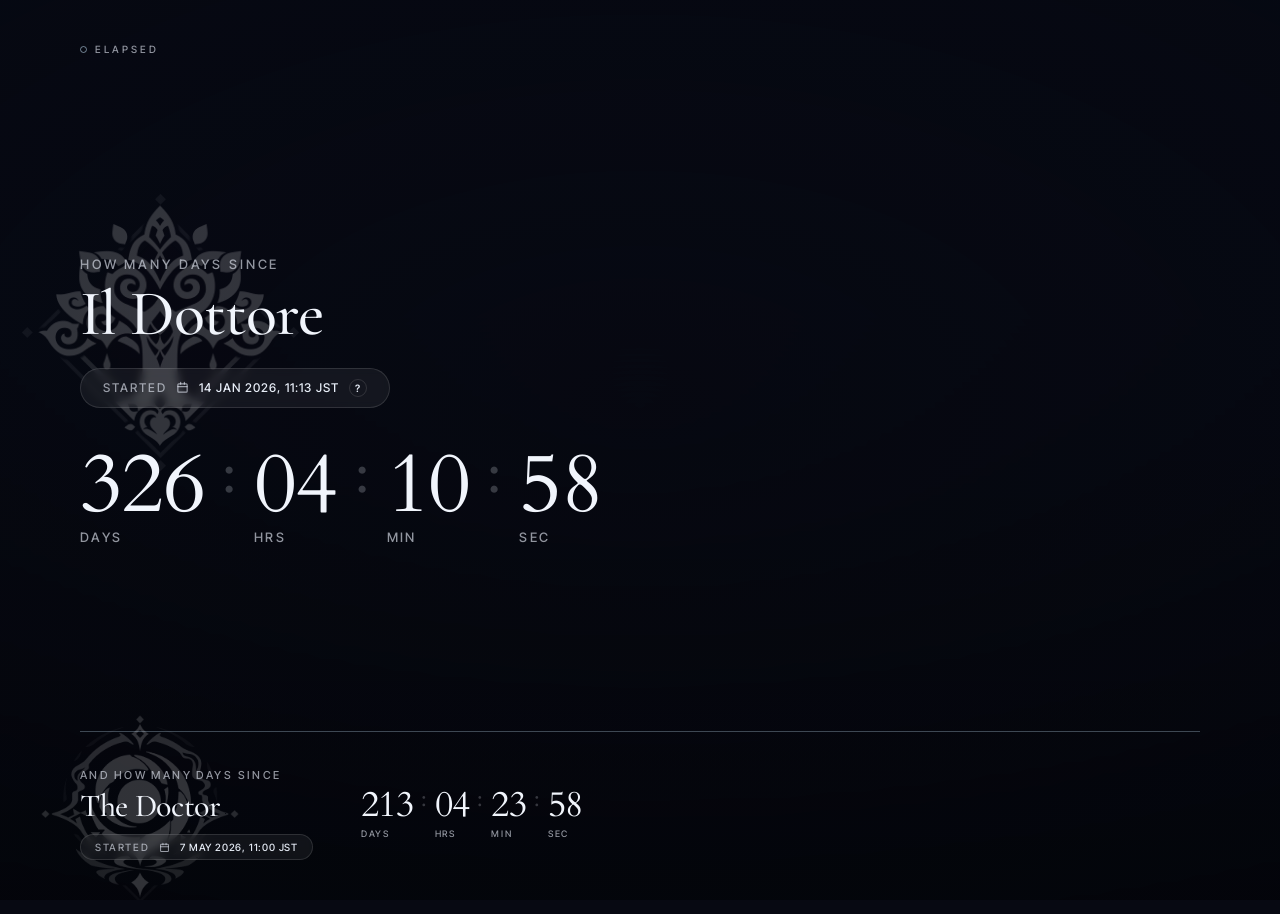
==== index.html @ 20cb6441 "feat: redesign elapsed counter with cinematic plaque layout Port design handoff to vanilla HTML/CSS/" ====
<!DOCTYPE html>
<html lang="en">
<head>
  <meta charset="UTF-8">
  <meta name="viewport" content="width=device-width, initial-scale=1.0">
  <title>Time Since Il Dottore Was Defeated in the Archon Quest</title>
  <meta property="og:title" content="Time Since Il Dottore Was Defeated in the Archon Quest">
  <meta property="og:description" content="Song of the Wilt Moon — Il Dottore elapsed timer">
  <meta property="og:image" content="https://kamasedoq.github.io/sandbox/ogp.jpg">
  <meta property="og:url" content="https://kamasedoq.github.io/sandbox/">
  <meta property="og:type" content="website">
  <meta name="twitter:card" content="summary_large_image">
  <meta name="twitter:title" content="Time Since Il Dottore Was Defeated in the Archon Quest">
  <meta name="twitter:description" content="Song of the Wilt Moon — Il Dottore elapsed timer">
  <meta name="twitter:image" content="https://kamasedoq.github.io/sandbox/ogp.jpg">
  <link rel="preconnect" href="https://fonts.googleapis.com">
  <link rel="preconnect" href="https://fonts.gstatic.com" crossorigin>
  <link rel="stylesheet" href="https://fonts.googleapis.com/css2?family=Cardo:wght@400;700&family=Cormorant+Garamond:ital,wght@0,400;0,500;0,600;1,400;1,500;1,600&family=Inter+Tight:wght@300;400;500;600;700&display=swap">
  <link rel="stylesheet" href="style.css">
</head>
<body>
  <div class="bg"></div>
  <div class="overlay-radial"></div>
  <div class="overlay-fade"></div>

  <header class="brand">
    <span class="brand-mark"></span>
    <span class="brand-text">Elapsed</span>
  </header>

  <main class="stage">
    <!-- Primary block -->
    <section class="block block-primary" data-elapsed data-target="2026-01-14T11:13:00+09:00">
      <div class="cluster">
        <div class="ornament ornament-primary"></div>
        <div class="cluster-inner">
          <div class="eyebrow eyebrow-primary">How many days since</div>
          <h1 class="name name-primary">Il Dottore</h1>
          <div class="pill-wrap">
            <div class="pill pill-primary">
              <span class="pill-label">Started</span>
              <svg class="pill-cal" viewBox="0 0 14 14" fill="none" stroke="currentColor" stroke-width="1.3" stroke-linecap="round" aria-hidden="true">
                <rect x="2" y="3" width="10" height="9" rx="1"></rect>
                <path d="M2 6h10M5 1.5v2M9 1.5v2"></path>
              </svg>
              <span class="pill-date">14 JAN 2026, 11:13 JST</span>
              <button type="button" class="help" aria-label="Calculation method" aria-expanded="false">?</button>
              <div class="tooltip" role="tooltip" hidden>
                <div class="tooltip-title">Calculation method</div>
                Calculated from the end of Genshin Impact maintenance on the day the Archon Quest &ldquo;Song of the Wilt Moon&rdquo; became available.
              </div>
            </div>
          </div>
        </div>
      </div>

      <div class="row row-primary">
        <div class="cell"><span class="num" data-elapsed-days>0</span><span class="cell-label">days</span></div>
        <span class="sep">:</span>
        <div class="cell"><span class="num" data-elapsed-hours>00</span><span class="cell-label">hrs</span></div>
        <span class="sep">:</span>
        <div class="cell"><span class="num" data-elapsed-minutes>00</span><span class="cell-label">min</span></div>
        <span class="sep">:</span>
        <div class="cell"><span class="num" data-elapsed-seconds>00</span><span class="cell-label">sec</span></div>
      </div>
    </section>

    <div class="divider"></div>

    <!-- Secondary block -->
    <section class="block block-secondary" data-elapsed data-target="2026-05-07T11:00:00+09:00">
      <div class="ornament ornament-secondary"></div>
      <div class="secondary-text">
        <div class="eyebrow eyebrow-secondary">And how many days since</div>
        <h2 class="name name-secondary">The Doctor</h2>
        <div class="pill-wrap pill-wrap-secondary">
          <div class="pill pill-secondary">
            <span class="pill-label">Started</span>
            <svg class="pill-cal" viewBox="0 0 14 14" fill="none" stroke="currentColor" stroke-width="1.3" stroke-linecap="round" aria-hidden="true">
              <rect x="2" y="3" width="10" height="9" rx="1"></rect>
              <path d="M2 6h10M5 1.5v2M9 1.5v2"></path>
            </svg>
            <span class="pill-date">7 MAY 2026, 11:00 JST</span>
          </div>
        </div>
        <div class="date-mobile">7 MAY 2026</div>
      </div>

      <div class="row row-secondary">
        <div class="cell"><span class="num" data-elapsed-days>0</span><span class="cell-label">days</span></div>
        <span class="sep">:</span>
        <div class="cell"><span class="num" data-elapsed-hours>00</span><span class="cell-label">hrs</span></div>
        <span class="sep">:</span>
        <div class="cell"><span class="num" data-elapsed-minutes>00</span><span class="cell-label">min</span></div>
        <span class="sep">:</span>
        <div class="cell"><span class="num" data-elapsed-seconds>00</span><span class="cell-label">sec</span></div>
      </div>
    </section>
  </main>

  <script src="main.js"></script>
</body>
</html>
---- style.css ----
:root {
  --vc-bg: #070912;
  --vc-ink: #e8eef8;
  --vc-warm: #f1f5fc;
  --vc-dim: rgba(232, 238, 248, 0.62);
  --vc-faint: rgba(232, 238, 248, 0.22);
  --vc-hair: rgba(184, 212, 232, 0.32);
  --vc-silver: #b8d4e8;
  --vc-pill: rgba(255, 255, 255, 0.06);
  --vc-pill-border: rgba(255, 255, 255, 0.12);

  --font-serif: "Cormorant Garamond", serif;
  --font-numeral: "Cardo", "Cormorant Garamond", serif;
  --font-sans: "Inter Tight", system-ui, -apple-system, "Segoe UI", sans-serif;
}

* { margin: 0; padding: 0; box-sizing: border-box; }

html {
  background: var(--vc-bg);
}

html, body {
  min-height: 100dvh;
  color: var(--vc-ink);
  font-family: var(--font-sans);
  -webkit-font-smoothing: antialiased;
  overflow-x: hidden;
}

body { background: transparent; }

.bg {
  position: fixed;
  inset: 0;
  background: url('bg.gif') center / cover no-repeat;
  filter: saturate(0.95) brightness(0.85) contrast(1.05);
  opacity: 0;
  transition: opacity 0.8s ease;
  z-index: 0;
  pointer-events: none;
}

body.bg-loaded .bg { opacity: 1; }

.overlay-radial, .overlay-fade { z-index: 0; }
.brand, .stage { position: relative; z-index: 1; }

.overlay-radial {
  position: fixed;
  inset: 0;
  background: radial-gradient(120% 95% at 50% 45%, rgba(8, 14, 28, 0.05) 0%, rgba(5, 8, 18, 0.55) 80%);
  pointer-events: none;
}

.overlay-fade {
  position: fixed;
  inset: 0;
  background: linear-gradient(180deg, rgba(0, 0, 0, 0) 35%, rgba(0, 0, 0, 0.4) 100%);
  pointer-events: none;
}

/* Brand mark */
.brand {
  position: fixed;
  top: 32px;
  left: 28px;
  display: flex;
  align-items: center;
  gap: 8px;
  z-index: 5;
}

.brand-mark {
  width: 6.3px;
  height: 6.3px;
  border-radius: 50%;
  border: 1px solid var(--vc-silver);
  opacity: 0.6;
}

.brand-text {
  font-family: var(--font-sans);
  font-weight: 500;
  font-size: 9px;
  color: var(--vc-dim);
  letter-spacing: 0.3em;
  text-transform: uppercase;
  line-height: 1;
}

/* Stage */
.stage {
  min-height: 100dvh;
  padding: 80px 28px 32px;
  display: flex;
  flex-direction: column;
  justify-content: center;
  align-items: center;
  gap: 24px;
  text-align: center;
}

/* Block primary (mobile-first centered) */
.block-primary {
  width: 100%;
  display: flex;
  flex-direction: column;
  align-items: center;
}

.cluster {
  position: relative;
  display: flex;
  flex-direction: column;
  align-items: center;
}

.cluster-inner {
  position: relative;
  z-index: 1;
  display: flex;
  flex-direction: column;
  align-items: center;
}

.ornament {
  position: absolute;
  top: 50%;
  left: 50%;
  transform: translate(-50%, -50%);
  background-size: contain;
  background-position: center;
  background-repeat: no-repeat;
  opacity: 0.18;
  pointer-events: none;
  z-index: 0;
}

.ornament-primary {
  width: 170px;
  height: 170px;
  background-image: url('assets/ornament-primary.png');
}

.ornament-secondary {
  width: 150px;
  height: 150px;
  background-image: url('assets/ornament-secondary.png');
}

/* Eyebrow */
.eyebrow {
  font-family: var(--font-sans);
  font-weight: 500;
  text-transform: uppercase;
  letter-spacing: 0.22em;
  color: var(--vc-dim);
}

.eyebrow-primary { font-size: 11px; }
.eyebrow-secondary { font-size: 10px; }

/* Subject names */
.name {
  font-family: var(--font-serif);
  font-weight: 500;
  color: var(--vc-warm);
  line-height: 1;
  font-style: normal;
}

.name-primary {
  font-size: 38px;
  letter-spacing: -0.01em;
  margin-top: 8px;
}

.name-secondary {
  font-size: 24px;
  letter-spacing: -0.01em;
  margin-top: 6px;
}

/* Pill */
.pill-wrap { margin-top: 16px; }
.pill-wrap-secondary { margin-top: 4px; display: none; }

.pill {
  position: relative;
  display: inline-flex;
  align-items: center;
  gap: 10px;
  padding: 8px 16px;
  border-radius: 999px;
  background: var(--vc-pill);
  border: 1px solid var(--vc-pill-border);
  backdrop-filter: blur(4px);
  -webkit-backdrop-filter: blur(4px);
  font-family: var(--font-sans);
  font-size: 11px;
  font-weight: 500;
  letter-spacing: 0.16em;
  color: var(--vc-dim);
  text-transform: uppercase;
}

.pill-secondary {
  font-size: 10px;
  padding: 6px 14px;
}

.pill-cal {
  width: 12px;
  height: 12px;
  color: currentColor;
}

.pill-secondary .pill-cal { width: 11px; height: 11px; }

.pill-date {
  color: var(--vc-ink);
  letter-spacing: 0.08em;
  text-transform: none;
}

/* Help button */
.help {
  width: 17px;
  height: 17px;
  border-radius: 50%;
  border: 1px solid var(--vc-pill-border);
  background: transparent;
  color: var(--vc-ink);
  font-family: var(--font-sans);
  font-size: 9.35px;
  font-weight: 600;
  line-height: 1;
  cursor: help;
  padding: 0;
  display: inline-flex;
  align-items: center;
  justify-content: center;
  text-transform: none;
  letter-spacing: 0;
}

.help:focus { outline: none; }

/* Tooltip */
.tooltip {
  position: absolute;
  right: 0;
  top: 100%;
  margin-top: 8px;
  width: 260px;
  padding: 12px 14px;
  background: rgba(10, 14, 22, 0.95);
  border: 1px solid var(--vc-pill-border);
  border-radius: 6px;
  backdrop-filter: blur(8px);
  -webkit-backdrop-filter: blur(8px);
  font-family: var(--font-sans);
  font-size: 11px;
  font-weight: 400;
  line-height: 1.55;
  color: var(--vc-warm);
  letter-spacing: 0.02em;
  text-transform: none;
  text-align: left;
  z-index: 10;
  box-shadow: 0 12px 32px rgba(0, 0, 0, 0.6);
}

.tooltip[hidden] { display: none; }

.tooltip-title {
  font-weight: 600;
  color: var(--vc-ink);
  margin-bottom: 4px;
  letter-spacing: 0.04em;
}

/* D : H : M : S row */
.row {
  display: flex;
  align-items: flex-start;
  font-variant-numeric: lining-nums tabular-nums;
  justify-content: center;
}

.row-primary {
  margin-top: 28px;
  gap: 10px;
}

.row-secondary {
  margin-top: 12px;
  gap: 6px;
}

.cell {
  display: flex;
  flex-direction: column;
  align-items: flex-start;
  gap: 2px;
}

.row-primary .cell { min-width: calc(56px * 0.7); }
.row-secondary .cell { min-width: calc(28px * 0.7); }

.num {
  font-family: var(--font-numeral);
  font-weight: 400;
  color: var(--vc-warm);
  line-height: 0.9;
  letter-spacing: -0.02em;
  font-variant-numeric: lining-nums tabular-nums;
}

.row-primary .num { font-size: 56px; }
.row-secondary .num { font-size: 28px; }

.cell-label {
  font-family: var(--font-sans);
  font-weight: 500;
  color: var(--vc-dim);
  text-transform: uppercase;
  letter-spacing: 0.18em;
  margin-top: 4px;
}

.row-primary .cell-label { font-size: 10px; }
.row-secondary .cell-label { font-size: 8px; }

.sep {
  font-family: var(--font-numeral);
  font-weight: 400;
  color: var(--vc-faint);
  line-height: 0.95;
}

.row-primary .sep { font-size: 36px; }
.row-secondary .sep { font-size: 16px; }

/* Divider */
.divider {
  width: 60px;
  height: 1px;
  background: var(--vc-hair);
}

/* Block secondary (mobile centered) */
.block-secondary {
  position: relative;
  display: flex;
  flex-direction: column;
  align-items: center;
}

.secondary-text {
  position: relative;
  z-index: 1;
  display: flex;
  flex-direction: column;
  align-items: center;
}

.date-mobile {
  font-family: var(--font-sans);
  font-size: 9px;
  font-weight: 500;
  color: var(--vc-dim);
  letter-spacing: 0.16em;
  margin-top: 4px;
  text-transform: uppercase;
}

/* Desktop layout */
@media (min-width: 768px) {
  .brand {
    top: 44px;
    left: 80px;
  }
  .brand-mark { width: 7px; height: 7px; }
  .brand-text { font-size: 10px; }

  .stage {
    padding: 88px 80px 40px;
    align-items: stretch;
    text-align: left;
    gap: 18px;
  }

  /* Primary block — left-aligned, vertically centered */
  .block-primary {
    flex: 1;
    align-items: flex-start;
    justify-content: center;
    position: relative;
    padding-left: 0;
  }

  .cluster {
    align-items: flex-start;
  }

  .cluster-inner {
    align-items: flex-start;
  }

  .ornament-primary {
    width: 280px;
    height: 280px;
    top: 50%;
    left: -60px;
    transform: translateY(-50%);
  }

  .eyebrow-primary { font-size: 13px; }
  .eyebrow-secondary { font-size: 11px; }

  .name-primary {
    font-size: 64px;
    letter-spacing: -0.015em;
    margin-top: 10px;
  }

  .name-secondary {
    font-size: 32px;
    margin-top: 0;
  }

  .pill-wrap { margin-top: 22px; }
  .pill-wrap-secondary {
    display: block;
    margin-top: 4px;
  }

  .pill {
    font-size: 12px;
    padding: 10px 22px;
  }

  .pill-cal { width: 13px; height: 13px; }

  .help {
    width: 18px;
    height: 18px;
    font-size: 10.2px;
  }

  .row-primary {
    margin-top: 40px;
    gap: 18px;
    justify-content: flex-start;
  }
  .row-primary .num { font-size: 84px; }
  .row-primary .sep { font-size: 56px; }
  .row-primary .cell-label { font-size: 13px; }
  .row-primary .cell { min-width: calc(84px * 0.85); }

  .divider {
    width: 100%;
    height: 1px;
  }

  /* Secondary block — two columns */
  .block-secondary {
    flex-direction: row;
    align-items: center;
    justify-content: flex-start;
    gap: 48px;
    margin-top: 18px;
    width: 100%;
  }

  .ornament-secondary {
    width: 200px;
    height: 200px;
    top: 50%;
    left: -40px;
    transform: translateY(-50%);
  }

  .secondary-text {
    align-items: flex-start;
    gap: 8px;
  }

  .date-mobile { display: none; }

  .row-secondary {
    margin-top: 0;
    gap: 8px;
  }
  .row-secondary .num { font-size: 36px; }
  .row-secondary .sep { font-size: 22px; }
  .row-secondary .cell-label { font-size: 9px; }
  .row-secondary .cell { min-width: calc(36px * 0.85); }

  .pill-secondary { font-size: 10px; padding: 6px 14px; }
}

/* Mobile: hide desktop-only secondary pill */
@media (max-width: 767px) {
  .pill-wrap-secondary { display: none; }
}
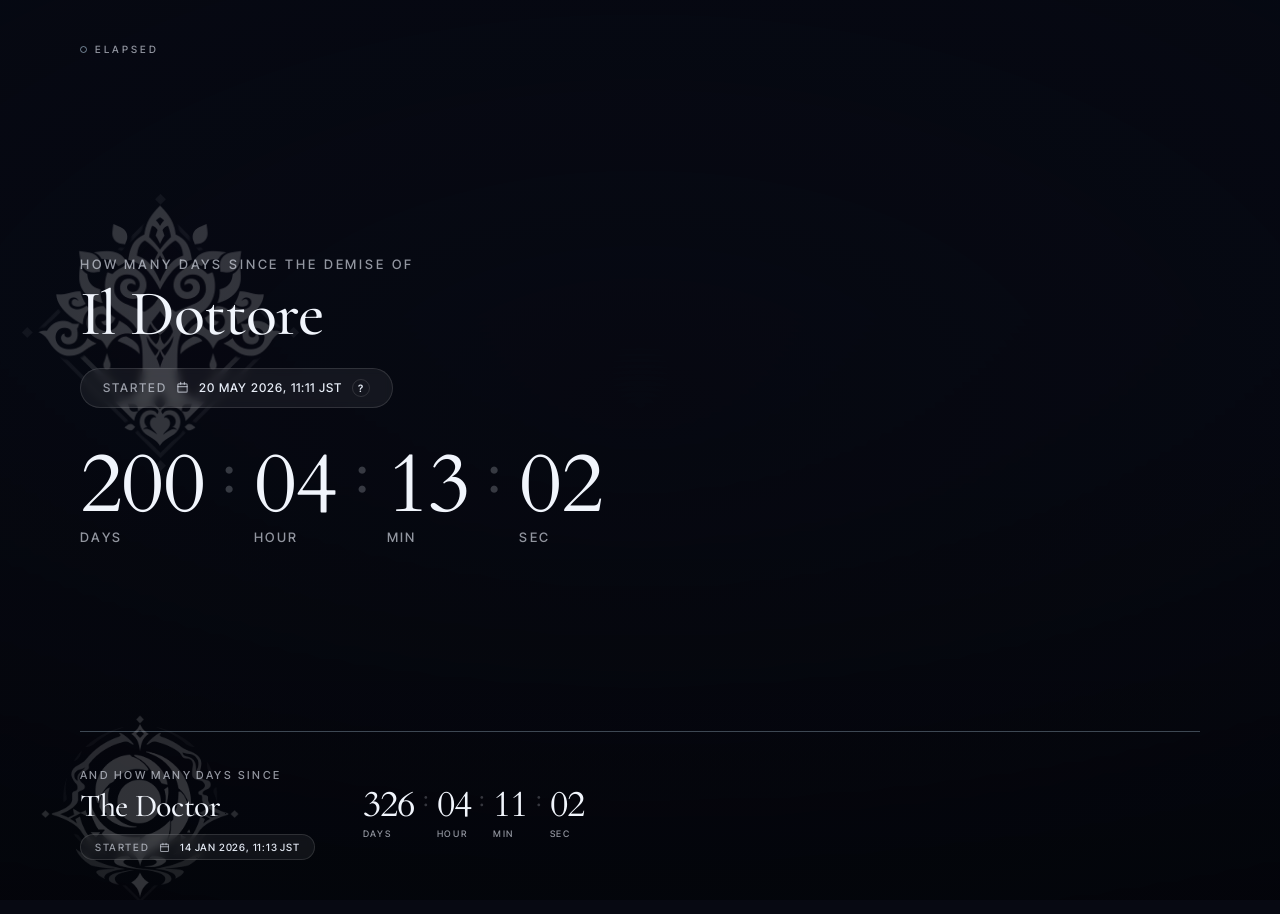
==== commit c5e011ca: "fix: correct quest name and copy wording for Il Dottore counter - Swap primary/secondary roles: Il D" ====
--- a/index.html
+++ b/index.html
@@ -5,13 +5,13 @@
   <meta name="viewport" content="width=device-width, initial-scale=1.0">
   <title>Time Since Il Dottore Was Defeated in the Archon Quest</title>
   <meta property="og:title" content="Time Since Il Dottore Was Defeated in the Archon Quest">
-  <meta property="og:description" content="Song of the Wilt Moon — Il Dottore elapsed timer">
+  <meta property="og:description" content="Truth Amongst the Pages of Purana — Il Dottore elapsed timer">
   <meta property="og:image" content="https://kamasedoq.github.io/sandbox/ogp.jpg">
   <meta property="og:url" content="https://kamasedoq.github.io/sandbox/">
   <meta property="og:type" content="website">
   <meta name="twitter:card" content="summary_large_image">
   <meta name="twitter:title" content="Time Since Il Dottore Was Defeated in the Archon Quest">
-  <meta name="twitter:description" content="Song of the Wilt Moon — Il Dottore elapsed timer">
+  <meta name="twitter:description" content="Truth Amongst the Pages of Purana — Il Dottore elapsed timer">
   <meta name="twitter:image" content="https://kamasedoq.github.io/sandbox/ogp.jpg">
   <link rel="preconnect" href="https://fonts.googleapis.com">
   <link rel="preconnect" href="https://fonts.gstatic.com" crossorigin>
@@ -30,11 +30,11 @@
 
   <main class="stage">
     <!-- Primary block -->
-    <section class="block block-primary" data-elapsed data-target="2026-01-14T11:13:00+09:00">
+    <section class="block block-primary" data-elapsed data-target="2026-05-20T11:11:00+09:00">
       <div class="cluster">
         <div class="ornament ornament-primary"></div>
         <div class="cluster-inner">
-          <div class="eyebrow eyebrow-primary">How many days since</div>
+          <div class="eyebrow eyebrow-primary">How many days since the demise of</div>
           <h1 class="name name-primary">Il Dottore</h1>
           <div class="pill-wrap">
             <div class="pill pill-primary">
@@ -43,11 +43,11 @@
                 <rect x="2" y="3" width="10" height="9" rx="1"></rect>
                 <path d="M2 6h10M5 1.5v2M9 1.5v2"></path>
               </svg>
-              <span class="pill-date">14 JAN 2026, 11:13 JST</span>
+              <span class="pill-date">20 MAY 2026, 11:11 JST</span>
               <button type="button" class="help" aria-label="Calculation method" aria-expanded="false">?</button>
               <div class="tooltip" role="tooltip" hidden>
                 <div class="tooltip-title">Calculation method</div>
-                Calculated from the end of Genshin Impact maintenance on the day the Archon Quest &ldquo;Song of the Wilt Moon&rdquo; became available.
+                Calculated from the end of Genshin Impact maintenance on the day the Archon Quest &ldquo;Truth Amongst the Pages of Purana&rdquo; became available.
               </div>
             </div>
           </div>
@@ -57,7 +57,7 @@
       <div class="row row-primary">
         <div class="cell"><span class="num" data-elapsed-days>0</span><span class="cell-label">days</span></div>
         <span class="sep">:</span>
-        <div class="cell"><span class="num" data-elapsed-hours>00</span><span class="cell-label">hrs</span></div>
+        <div class="cell"><span class="num" data-elapsed-hours>00</span><span class="cell-label">hour</span></div>
         <span class="sep">:</span>
         <div class="cell"><span class="num" data-elapsed-minutes>00</span><span class="cell-label">min</span></div>
         <span class="sep">:</span>
@@ -68,7 +68,7 @@
     <div class="divider"></div>
 
     <!-- Secondary block -->
-    <section class="block block-secondary" data-elapsed data-target="2026-05-07T11:00:00+09:00">
+    <section class="block block-secondary" data-elapsed data-target="2026-01-14T11:13:00+09:00">
       <div class="ornament ornament-secondary"></div>
       <div class="secondary-text">
         <div class="eyebrow eyebrow-secondary">And how many days since</div>
@@ -80,16 +80,16 @@
               <rect x="2" y="3" width="10" height="9" rx="1"></rect>
               <path d="M2 6h10M5 1.5v2M9 1.5v2"></path>
             </svg>
-            <span class="pill-date">7 MAY 2026, 11:00 JST</span>
+            <span class="pill-date">14 JAN 2026, 11:13 JST</span>
           </div>
         </div>
-        <div class="date-mobile">7 MAY 2026</div>
+        <div class="date-mobile">14 JAN 2026</div>
       </div>
 
       <div class="row row-secondary">
         <div class="cell"><span class="num" data-elapsed-days>0</span><span class="cell-label">days</span></div>
         <span class="sep">:</span>
-        <div class="cell"><span class="num" data-elapsed-hours>00</span><span class="cell-label">hrs</span></div>
+        <div class="cell"><span class="num" data-elapsed-hours>00</span><span class="cell-label">hour</span></div>
         <span class="sep">:</span>
         <div class="cell"><span class="num" data-elapsed-minutes>00</span><span class="cell-label">min</span></div>
         <span class="sep">:</span>
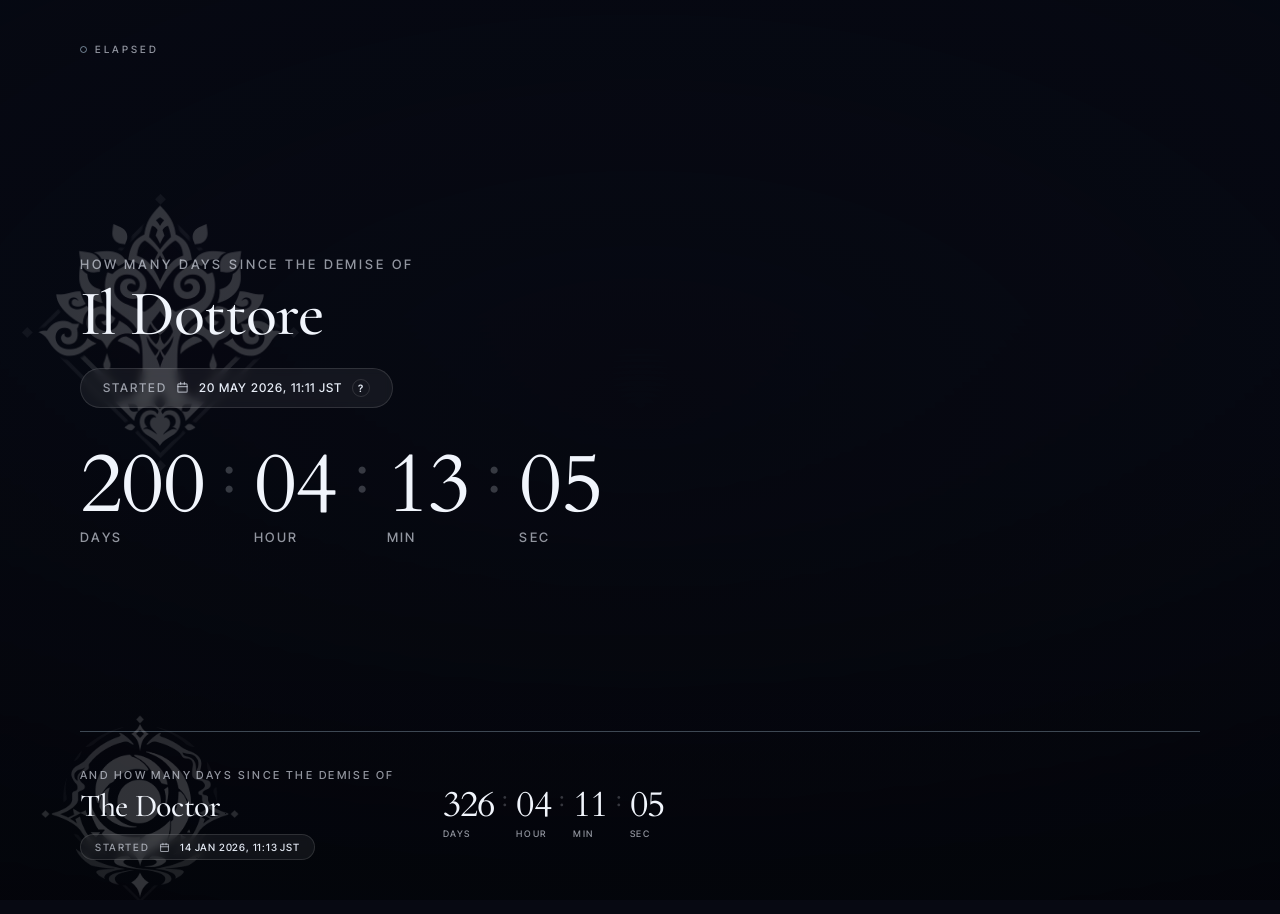
==== commit da9f7861: "update: apply demise wording to secondary eyebrow Align The Doctor (Luna IV) eyebrow with Il Dottore" ====
--- a/index.html
+++ b/index.html
@@ -71,7 +71,7 @@
     <section class="block block-secondary" data-elapsed data-target="2026-01-14T11:13:00+09:00">
       <div class="ornament ornament-secondary"></div>
       <div class="secondary-text">
-        <div class="eyebrow eyebrow-secondary">And how many days since</div>
+        <div class="eyebrow eyebrow-secondary">And how many days since the demise of</div>
         <h2 class="name name-secondary">The Doctor</h2>
         <div class="pill-wrap pill-wrap-secondary">
           <div class="pill pill-secondary">
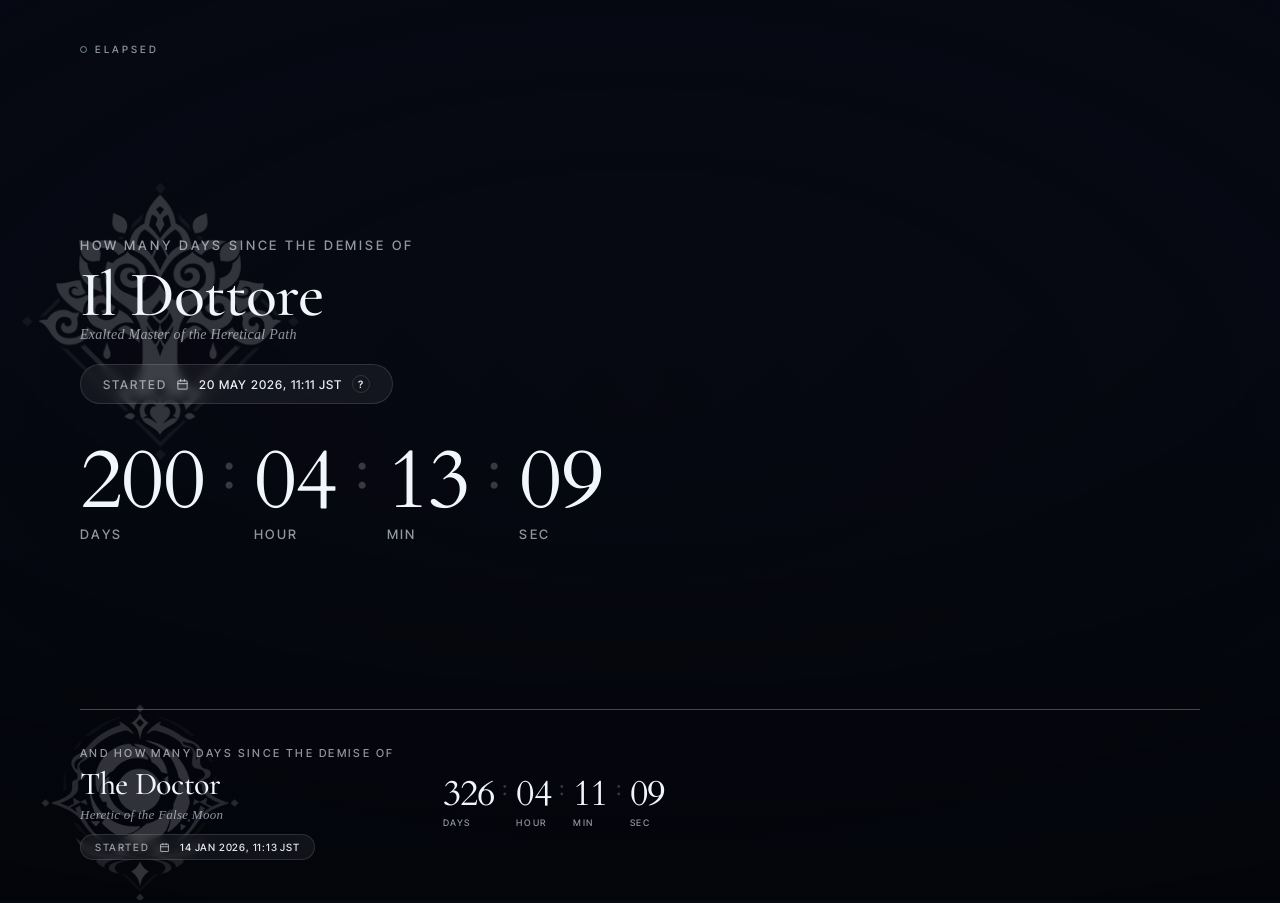
==== commit e3b6c3f2: "add: epithets under Il Dottore and The Doctor Display Luna VII / Luna IV weekly boss titles as itali" ====
--- a/index.html
+++ b/index.html
@@ -36,6 +36,7 @@
         <div class="cluster-inner">
           <div class="eyebrow eyebrow-primary">How many days since the demise of</div>
           <h1 class="name name-primary">Il Dottore</h1>
+          <div class="epithet epithet-primary">Exalted Master of the Heretical Path</div>
           <div class="pill-wrap">
             <div class="pill pill-primary">
               <span class="pill-label">Started</span>
@@ -73,6 +74,7 @@
       <div class="secondary-text">
         <div class="eyebrow eyebrow-secondary">And how many days since the demise of</div>
         <h2 class="name name-secondary">The Doctor</h2>
+        <div class="epithet epithet-secondary">Heretic of the False Moon</div>
         <div class="pill-wrap pill-wrap-secondary">
           <div class="pill pill-secondary">
             <span class="pill-label">Started</span>
--- a/style.css
+++ b/style.css
@@ -180,6 +180,33 @@
   font-size: 24px;
   letter-spacing: -0.01em;
   margin-top: 6px;
+}
+
+.epithet {
+  font-family: var(--font-serif);
+  font-style: italic;
+  font-weight: 400;
+  color: var(--vc-dim);
+  line-height: 1.1;
+}
+
+.epithet-primary {
+  font-size: 11px;
+  letter-spacing: 0.02em;
+}
+
+.epithet-secondary {
+  font-size: 11px;
+  letter-spacing: 0.02em;
+}
+
+@media (min-width: 768px) {
+  .epithet-primary {
+    font-size: 14px;
+  }
+  .epithet-secondary {
+    font-size: 13px;
+  }
 }
 
 /* Pill */
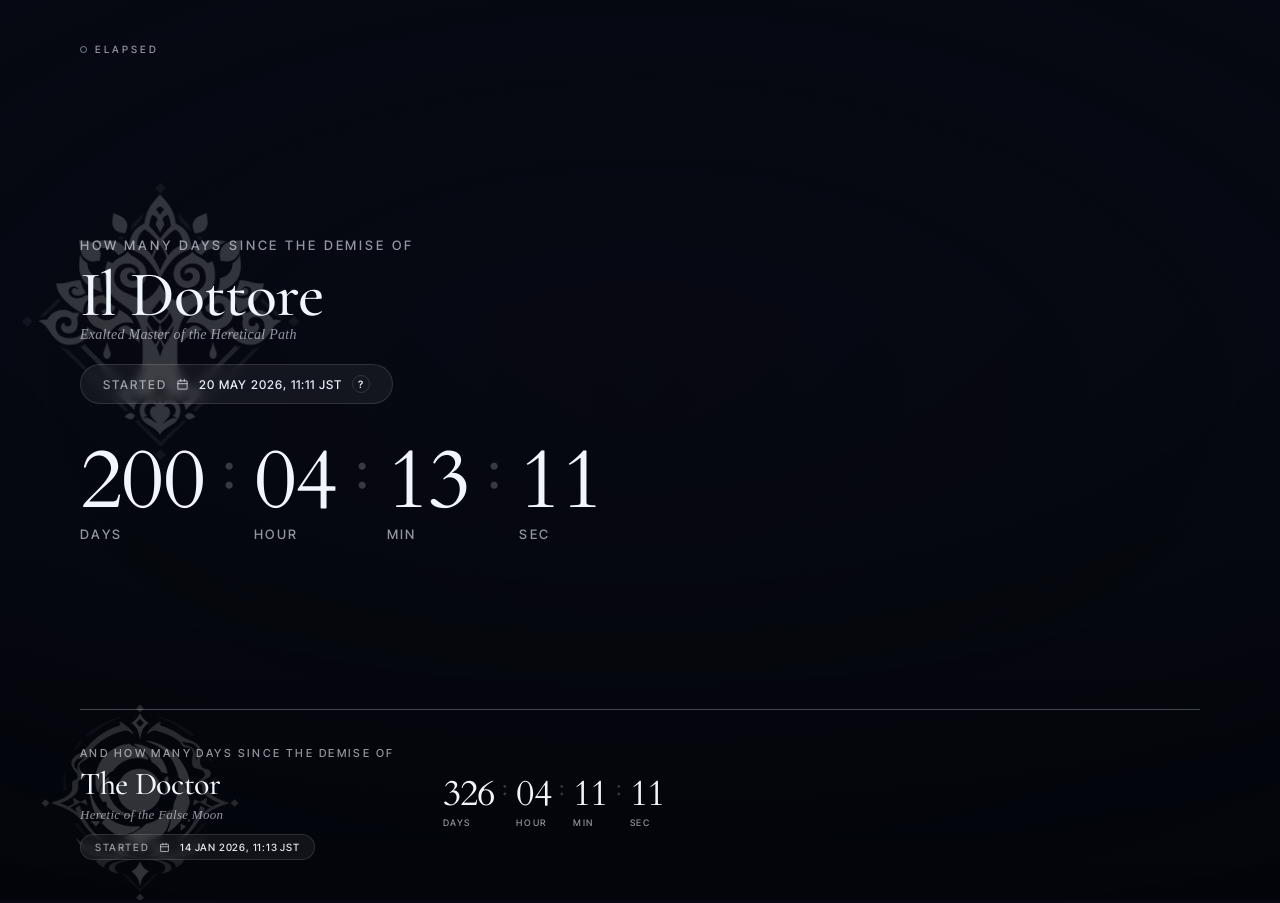
==== commit 9811959f: "refactor: deduplicate D:H:M:S markup and row scale styles - CSS: lift row scale values (--num / --se" ====
--- a/index.html
+++ b/index.html
@@ -55,15 +55,7 @@
         </div>
       </div>
 
-      <div class="row row-primary">
-        <div class="cell"><span class="num" data-elapsed-days>0</span><span class="cell-label">days</span></div>
-        <span class="sep">:</span>
-        <div class="cell"><span class="num" data-elapsed-hours>00</span><span class="cell-label">hour</span></div>
-        <span class="sep">:</span>
-        <div class="cell"><span class="num" data-elapsed-minutes>00</span><span class="cell-label">min</span></div>
-        <span class="sep">:</span>
-        <div class="cell"><span class="num" data-elapsed-seconds>00</span><span class="cell-label">sec</span></div>
-      </div>
+      <div class="row row-primary"></div>
     </section>
 
     <div class="divider"></div>
@@ -88,15 +80,7 @@
         <div class="date-mobile">14 JAN 2026</div>
       </div>
 
-      <div class="row row-secondary">
-        <div class="cell"><span class="num" data-elapsed-days>0</span><span class="cell-label">days</span></div>
-        <span class="sep">:</span>
-        <div class="cell"><span class="num" data-elapsed-hours>00</span><span class="cell-label">hour</span></div>
-        <span class="sep">:</span>
-        <div class="cell"><span class="num" data-elapsed-minutes>00</span><span class="cell-label">min</span></div>
-        <span class="sep">:</span>
-        <div class="cell"><span class="num" data-elapsed-seconds>00</span><span class="cell-label">sec</span></div>
-      </div>
+      <div class="row row-secondary"></div>
     </section>
   </main>
 
--- a/style.css
+++ b/style.css
@@ -308,7 +308,9 @@
   letter-spacing: 0.04em;
 }
 
-/* D : H : M : S row */
+/* D : H : M : S row
+   Scale presets live as CSS custom properties on the row itself,
+   matching the handoff README's `primary-lg` / `primary` / `secondary-lg` / `secondary` table. */
 .row {
   display: flex;
   align-items: flex-start;
@@ -316,25 +318,16 @@
   justify-content: center;
 }
 
-.row-primary {
-  margin-top: 28px;
-  gap: 10px;
-}
-
-.row-secondary {
-  margin-top: 12px;
-  gap: 6px;
-}
+.row-primary  { --num: 56px; --sep: 36px; --label: 10px; --cell-ratio: 0.7; margin-top: 28px; gap: 10px; }
+.row-secondary { --num: 28px; --sep: 16px; --label: 8px;  --cell-ratio: 0.7; margin-top: 12px; gap: 6px; }
 
 .cell {
   display: flex;
   flex-direction: column;
   align-items: flex-start;
   gap: 2px;
-}
-
-.row-primary .cell { min-width: calc(56px * 0.7); }
-.row-secondary .cell { min-width: calc(28px * 0.7); }
+  min-width: calc(var(--num) * var(--cell-ratio));
+}
 
 .num {
   font-family: var(--font-numeral);
@@ -343,10 +336,8 @@
   line-height: 0.9;
   letter-spacing: -0.02em;
   font-variant-numeric: lining-nums tabular-nums;
-}
-
-.row-primary .num { font-size: 56px; }
-.row-secondary .num { font-size: 28px; }
+  font-size: var(--num);
+}
 
 .cell-label {
   font-family: var(--font-sans);
@@ -355,20 +346,16 @@
   text-transform: uppercase;
   letter-spacing: 0.18em;
   margin-top: 4px;
-}
-
-.row-primary .cell-label { font-size: 10px; }
-.row-secondary .cell-label { font-size: 8px; }
+  font-size: var(--label);
+}
 
 .sep {
   font-family: var(--font-numeral);
   font-weight: 400;
   color: var(--vc-faint);
   line-height: 0.95;
-}
-
-.row-primary .sep { font-size: 36px; }
-.row-secondary .sep { font-size: 16px; }
+  font-size: var(--sep);
+}
 
 /* Divider */
 .divider {
@@ -477,15 +464,7 @@
     font-size: 10.2px;
   }
 
-  .row-primary {
-    margin-top: 40px;
-    gap: 18px;
-    justify-content: flex-start;
-  }
-  .row-primary .num { font-size: 84px; }
-  .row-primary .sep { font-size: 56px; }
-  .row-primary .cell-label { font-size: 13px; }
-  .row-primary .cell { min-width: calc(84px * 0.85); }
+  .row-primary  { --num: 84px; --sep: 56px; --label: 13px; --cell-ratio: 0.85; margin-top: 40px; gap: 18px; justify-content: flex-start; }
 
   .divider {
     width: 100%;
@@ -517,14 +496,7 @@
 
   .date-mobile { display: none; }
 
-  .row-secondary {
-    margin-top: 0;
-    gap: 8px;
-  }
-  .row-secondary .num { font-size: 36px; }
-  .row-secondary .sep { font-size: 22px; }
-  .row-secondary .cell-label { font-size: 9px; }
-  .row-secondary .cell { min-width: calc(36px * 0.85); }
+  .row-secondary { --num: 36px; --sep: 22px; --label: 9px; --cell-ratio: 0.85; margin-top: 0; gap: 8px; }
 
   .pill-secondary { font-size: 10px; padding: 6px 14px; }
 }
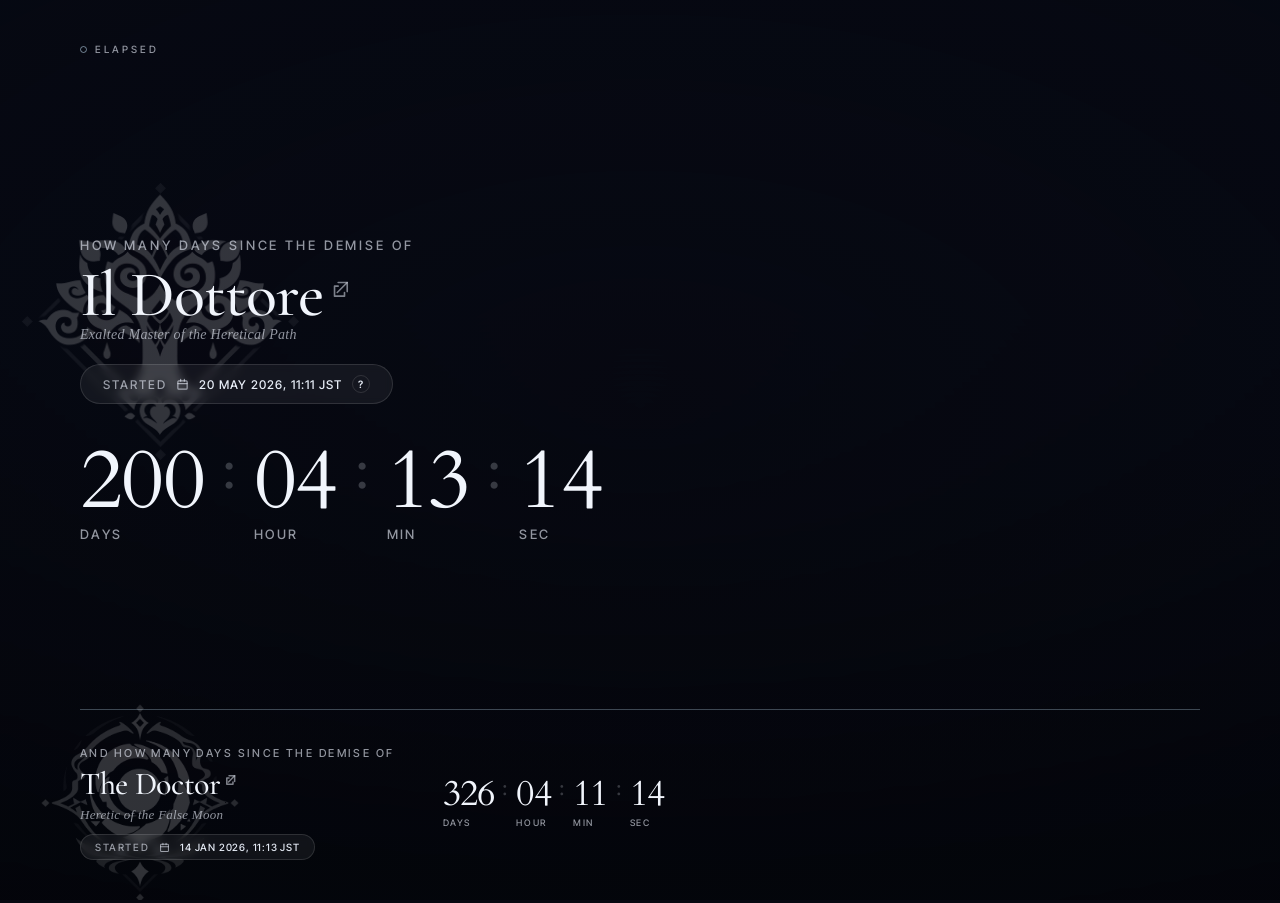
==== commit 2267b054: "add: hoyolab wiki link with external-link icon on name headings - Il Dottore → hoyolab entry 10781 -" ====
--- a/index.html
+++ b/index.html
@@ -35,7 +35,7 @@
         <div class="ornament ornament-primary"></div>
         <div class="cluster-inner">
           <div class="eyebrow eyebrow-primary">How many days since the demise of</div>
-          <h1 class="name name-primary">Il Dottore</h1>
+          <h1 class="name name-primary"><a href="https://wiki.hoyolab.com/pc/genshin/entry/10781" target="_blank" rel="noopener noreferrer">Il Dottore<svg class="ext-icon" viewBox="0 0 12 12" fill="none" stroke="currentColor" stroke-width="1.4" stroke-linecap="round" stroke-linejoin="round" aria-hidden="true"><path d="M4.5 2.5h5v5"/><path d="M9.5 2.5L4 8"/><path d="M8 8v2H2.5V4.5h2"/></svg></a></h1>
           <div class="epithet epithet-primary">Exalted Master of the Heretical Path</div>
           <div class="pill-wrap">
             <div class="pill pill-primary">
@@ -65,7 +65,7 @@
       <div class="ornament ornament-secondary"></div>
       <div class="secondary-text">
         <div class="eyebrow eyebrow-secondary">And how many days since the demise of</div>
-        <h2 class="name name-secondary">The Doctor</h2>
+        <h2 class="name name-secondary"><a href="https://wiki.hoyolab.com/pc/genshin/entry/9263" target="_blank" rel="noopener noreferrer">The Doctor<svg class="ext-icon" viewBox="0 0 12 12" fill="none" stroke="currentColor" stroke-width="1.4" stroke-linecap="round" stroke-linejoin="round" aria-hidden="true"><path d="M4.5 2.5h5v5"/><path d="M9.5 2.5L4 8"/><path d="M8 8v2H2.5V4.5h2"/></svg></a></h2>
         <div class="epithet epithet-secondary">Heretic of the False Moon</div>
         <div class="pill-wrap pill-wrap-secondary">
           <div class="pill pill-secondary">
--- a/style.css
+++ b/style.css
@@ -168,6 +168,49 @@
   color: var(--vc-warm);
   line-height: 1;
   font-style: normal;
+}
+
+.name a {
+  color: var(--vc-warm);
+  text-decoration: none;
+  display: inline-flex;
+  align-items: baseline;
+  gap: 0.1em;
+  transition: color 0.2s ease, text-decoration-color 0.2s ease;
+  text-decoration-line: underline;
+  text-decoration-color: transparent;
+  text-underline-offset: 0.12em;
+  text-decoration-thickness: 1px;
+}
+
+.name a:hover,
+.name a:focus-visible {
+  color: var(--vc-silver);
+  text-decoration-color: var(--vc-silver);
+}
+
+.ext-icon {
+  width: 0.42em;
+  height: 0.42em;
+  flex-shrink: 0;
+  color: var(--vc-dim);
+  align-self: flex-start;
+  margin-top: 0.18em;
+  transition: color 0.2s ease;
+  opacity: 0.85;
+}
+
+.name-primary .ext-icon {
+  stroke-width: 0.9;
+  width: 0.34em;
+  height: 0.34em;
+  margin-top: 0.24em;
+}
+
+.name a:hover .ext-icon,
+.name a:focus-visible .ext-icon {
+  color: var(--vc-silver);
+  opacity: 1;
 }
 
 .name-primary {
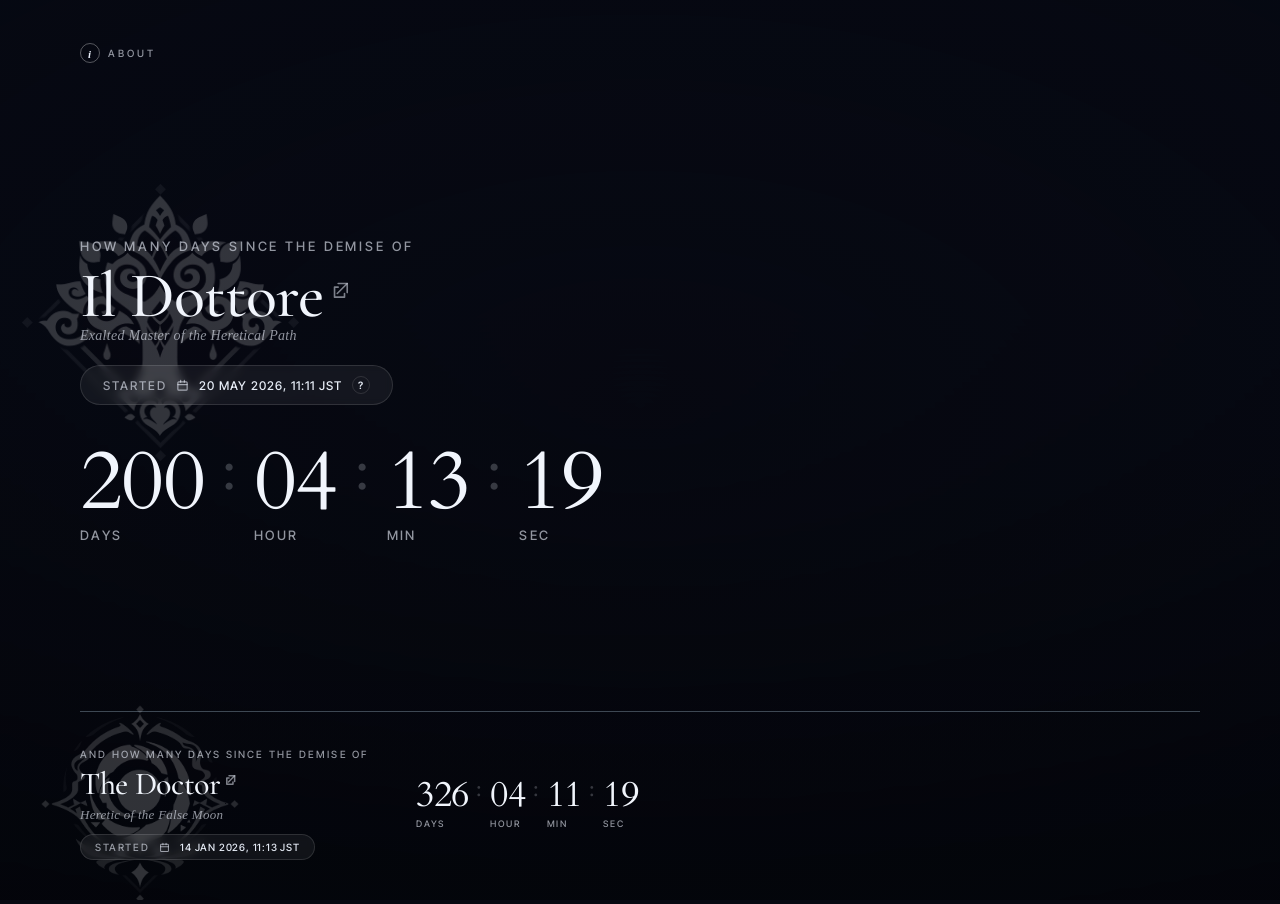
==== commit 084488f2: "add: About info trigger with EN/JP tooltip in header ヘッダー左上の "Elapsed" を About トリガーに置き換え、ホバー / クリックで" ====
--- a/index.html
+++ b/index.html
@@ -24,8 +24,12 @@
   <div class="overlay-fade"></div>
 
   <header class="brand">
-    <span class="brand-mark"></span>
-    <span class="brand-text">Elapsed</span>
+    <button type="button" class="brand-text brand-trigger" aria-label="About this site" aria-expanded="false"><span class="brand-info" aria-hidden="true"><span class="brand-info-i">i</span></span>About</button>
+    <div class="tooltip tooltip-brand" role="tooltip" hidden>
+      <div class="tooltip-title">About this site</div>
+      <p>A site for watching the time elapsed since Il Dottore's defeat. It has no features other than the countdown timer.</p>
+      <p class="tooltip-ja">博士が倒されてからの経過時間を眺めるサイトです。カウントダウンタイマー以外の機能はありません。</p>
+    </div>
   </header>
 
   <main class="stage">
--- a/style.css
+++ b/style.css
@@ -159,7 +159,7 @@
 }
 
 .eyebrow-primary { font-size: 11px; }
-.eyebrow-secondary { font-size: 10px; }
+.eyebrow-secondary { font-size: 9px; }
 
 /* Subject names */
 .name {
@@ -316,6 +316,12 @@
 }
 
 .help:focus { outline: none; }
+
+.help:hover,
+.help:focus-visible {
+  border-color: var(--vc-silver);
+  color: #fff;
+}
 
 /* Tooltip */
 .tooltip {
@@ -351,6 +357,81 @@
   letter-spacing: 0.04em;
 }
 
+/* Brand tooltip override: anchor to the left edge under the brand */
+.tooltip-brand {
+  right: auto;
+  left: 0;
+  width: 280px;
+}
+
+.tooltip-brand .tooltip-ja {
+  margin-top: 6px;
+  font-feature-settings: "palt";
+}
+
+.brand-trigger {
+  background: transparent;
+  border: none;
+  padding: 0;
+  cursor: help;
+  text-transform: uppercase;
+  text-decoration: none;
+  transition: color 0.2s ease;
+  animation: brand-blink 1.4s ease-in-out 2;
+  animation-delay: 1s;
+}
+
+@keyframes brand-blink {
+  0%, 100% {
+    color: var(--vc-dim);
+    text-shadow: none;
+  }
+  50% {
+    color: var(--vc-ink);
+    text-shadow: 0 0 6px rgba(232, 238, 248, 0.7), 0 0 14px rgba(184, 212, 232, 0.45);
+  }
+}
+
+.brand-info {
+  display: inline-flex;
+  align-items: center;
+  justify-content: center;
+  width: 20px;
+  height: 20px;
+  margin-right: 8px;
+  border-radius: 50%;
+  border: 1px solid rgba(255, 255, 255, 0.32);
+  background: transparent;
+  color: var(--vc-ink);
+  font-family: var(--font-sans);
+  font-style: italic;
+  font-weight: 600;
+  font-size: 11px;
+  line-height: 1;
+  letter-spacing: 0;
+  text-transform: none;
+  vertical-align: middle;
+  transform: translateY(-1px);
+  transition: border-color 0.2s ease;
+}
+
+.brand-info-i {
+  display: block;
+  font-family: var(--font-numeral);
+  transform: translate(-0.5px, 0.5px);
+}
+
+.brand-trigger:hover .brand-info,
+.brand-trigger:focus-visible .brand-info {
+  border-color: var(--vc-silver);
+}
+
+.brand-trigger:hover,
+.brand-trigger:focus-visible {
+  color: var(--vc-ink);
+  outline: none;
+}
+
 /* D : H : M : S row
    Scale presets live as CSS custom properties on the row itself,
    matching the handoff README's `primary-lg` / `primary` / `secondary-lg` / `secondary` table. */
@@ -475,7 +556,7 @@
   }
 
   .eyebrow-primary { font-size: 13px; }
-  .eyebrow-secondary { font-size: 11px; }
+  .eyebrow-secondary { font-size: 10px; }
 
   .name-primary {
     font-size: 64px;
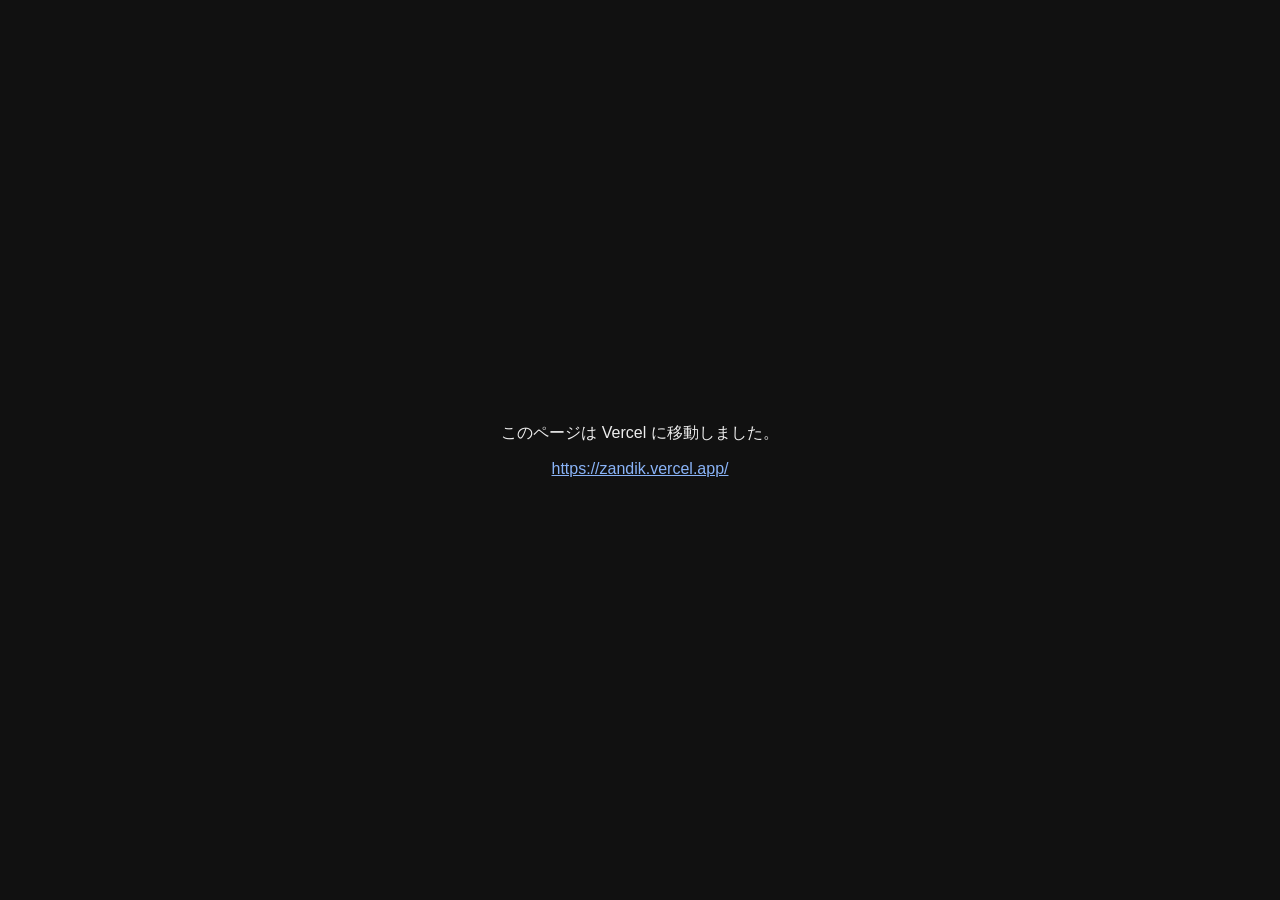
==== commit 399f72b9: "add: 旧 URL (GitHub Pages) に Vercel への移転案内ページを置く Pages 用ワークフローを残し、index.html で移転先 https://zandik.verc" ====
--- a/index.html
+++ b/index.html
@@ -1,93 +1,19 @@
 <!DOCTYPE html>
-<html lang="en">
+<html lang="ja">
 <head>
   <meta charset="UTF-8">
   <meta name="viewport" content="width=device-width, initial-scale=1.0">
-  <title>Time Since Il Dottore Was Defeated in the Archon Quest</title>
-  <meta property="og:title" content="Time Since Il Dottore Was Defeated in the Archon Quest">
-  <meta property="og:description" content="Truth Amongst the Pages of Purana — Il Dottore elapsed timer">
-  <meta property="og:image" content="https://kamasedoq.github.io/sandbox/ogp.jpg">
-  <meta property="og:url" content="https://kamasedoq.github.io/sandbox/">
-  <meta property="og:type" content="website">
-  <meta name="twitter:card" content="summary_large_image">
-  <meta name="twitter:title" content="Time Since Il Dottore Was Defeated in the Archon Quest">
-  <meta name="twitter:description" content="Truth Amongst the Pages of Purana — Il Dottore elapsed timer">
-  <meta name="twitter:image" content="https://kamasedoq.github.io/sandbox/ogp.jpg">
-  <link rel="preconnect" href="https://fonts.googleapis.com">
-  <link rel="preconnect" href="https://fonts.gstatic.com" crossorigin>
-  <link rel="stylesheet" href="https://fonts.googleapis.com/css2?family=Cardo:wght@400;700&family=Cormorant+Garamond:ital,wght@0,400;0,500;0,600;1,400;1,500;1,600&family=Inter+Tight:wght@300;400;500;600;700&display=swap">
-  <link rel="stylesheet" href="style.css">
+  <title>Vercel に移動しました</title>
+  <style>
+    body { font-family: sans-serif; margin: 0; min-height: 100vh; display: grid; place-items: center; background: #111; color: #eee; }
+    main { text-align: center; padding: 24px; }
+    a { color: #8ab4f8; }
+  </style>
 </head>
 <body>
-  <div class="bg"></div>
-  <div class="overlay-radial"></div>
-  <div class="overlay-fade"></div>
-
-  <header class="brand">
-    <button type="button" class="brand-text brand-trigger" aria-label="About this site" aria-expanded="false"><span class="brand-info" aria-hidden="true"><span class="brand-info-i">i</span></span>About</button>
-    <div class="tooltip tooltip-brand" role="tooltip" hidden>
-      <div class="tooltip-title">About this site</div>
-      <p>A site for watching the time elapsed since Il Dottore's defeat. It has no features other than the countdown timer.</p>
-      <p class="tooltip-ja">博士が倒されてからの経過時間を眺めるサイトです。カウントダウンタイマー以外の機能はありません。</p>
-    </div>
-  </header>
-
-  <main class="stage">
-    <!-- Primary block -->
-    <section class="block block-primary" data-elapsed data-target="2026-05-20T11:11:00+09:00">
-      <div class="cluster">
-        <div class="ornament ornament-primary"></div>
-        <div class="cluster-inner">
-          <div class="eyebrow eyebrow-primary">How many days since the demise of</div>
-          <h1 class="name name-primary"><a href="https://wiki.hoyolab.com/pc/genshin/entry/10781" target="_blank" rel="noopener noreferrer">Il Dottore<svg class="ext-icon" viewBox="0 0 12 12" fill="none" stroke="currentColor" stroke-width="1.4" stroke-linecap="round" stroke-linejoin="round" aria-hidden="true"><path d="M4.5 2.5h5v5"/><path d="M9.5 2.5L4 8"/><path d="M8 8v2H2.5V4.5h2"/></svg></a></h1>
-          <div class="epithet epithet-primary">Exalted Master of the Heretical Path</div>
-          <div class="pill-wrap">
-            <div class="pill pill-primary">
-              <span class="pill-label">Started</span>
-              <svg class="pill-cal" viewBox="0 0 14 14" fill="none" stroke="currentColor" stroke-width="1.3" stroke-linecap="round" aria-hidden="true">
-                <rect x="2" y="3" width="10" height="9" rx="1"></rect>
-                <path d="M2 6h10M5 1.5v2M9 1.5v2"></path>
-              </svg>
-              <span class="pill-date">20 MAY 2026, 11:11 JST</span>
-              <button type="button" class="help" aria-label="Calculation method" aria-expanded="false">?</button>
-              <div class="tooltip" role="tooltip" hidden>
-                <div class="tooltip-title">Calculation method</div>
-                Calculated from the end of Genshin Impact maintenance on the day the Archon Quest &ldquo;Truth Amongst the Pages of Purana&rdquo; became available.
-              </div>
-            </div>
-          </div>
-        </div>
-      </div>
-
-      <div class="row row-primary"></div>
-    </section>
-
-    <div class="divider"></div>
-
-    <!-- Secondary block -->
-    <section class="block block-secondary" data-elapsed data-target="2026-01-14T11:13:00+09:00">
-      <div class="ornament ornament-secondary"></div>
-      <div class="secondary-text">
-        <div class="eyebrow eyebrow-secondary">And how many days since the demise of</div>
-        <h2 class="name name-secondary"><a href="https://wiki.hoyolab.com/pc/genshin/entry/9263" target="_blank" rel="noopener noreferrer">The Doctor<svg class="ext-icon" viewBox="0 0 12 12" fill="none" stroke="currentColor" stroke-width="1.4" stroke-linecap="round" stroke-linejoin="round" aria-hidden="true"><path d="M4.5 2.5h5v5"/><path d="M9.5 2.5L4 8"/><path d="M8 8v2H2.5V4.5h2"/></svg></a></h2>
-        <div class="epithet epithet-secondary">Heretic of the False Moon</div>
-        <div class="pill-wrap pill-wrap-secondary">
-          <div class="pill pill-secondary">
-            <span class="pill-label">Started</span>
-            <svg class="pill-cal" viewBox="0 0 14 14" fill="none" stroke="currentColor" stroke-width="1.3" stroke-linecap="round" aria-hidden="true">
-              <rect x="2" y="3" width="10" height="9" rx="1"></rect>
-              <path d="M2 6h10M5 1.5v2M9 1.5v2"></path>
-            </svg>
-            <span class="pill-date">14 JAN 2026, 11:13 JST</span>
-          </div>
-        </div>
-        <div class="date-mobile">14 JAN 2026</div>
-      </div>
-
-      <div class="row row-secondary"></div>
-    </section>
+  <main>
+    <p>このページは Vercel に移動しました。</p>
+    <p><a href="https://zandik.vercel.app/">https://zandik.vercel.app/</a></p>
   </main>
-
-  <script src="main.js"></script>
 </body>
 </html>
